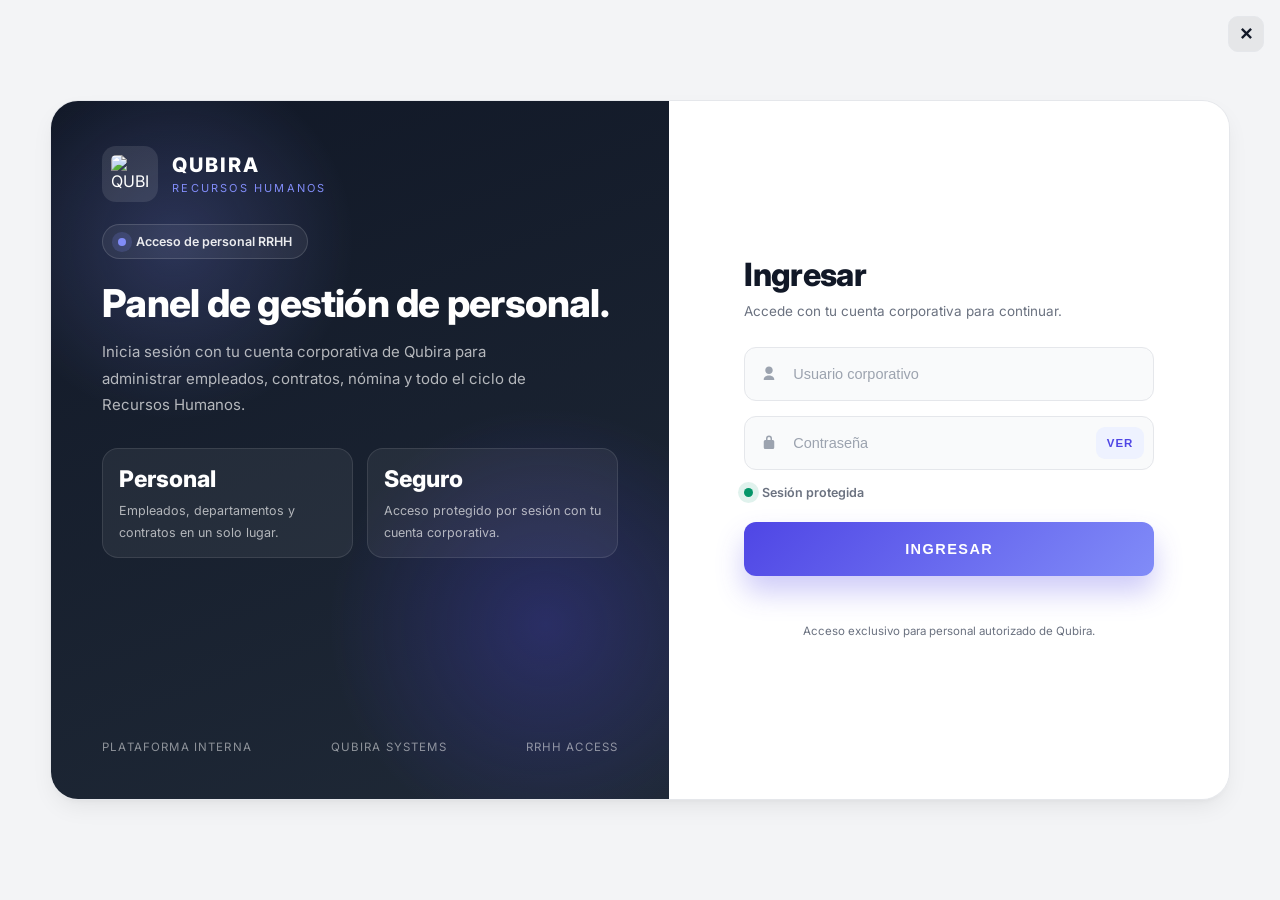
==== login.html @ 7bc0605b "feat: conecta QUBIRA RRHH a la API centralizada (Neon) y agrega login propio - Login dedicado (login" ====
<!DOCTYPE html>
<html lang="es">
<head>
<meta charset="UTF-8">
<meta name="viewport" content="width=device-width, initial-scale=1.0">
<title>QUBIRA RRHH | Acceso</title>
<link rel="icon" href="https://raw.githubusercontent.com/qubira/IMAGENES/main/logo2.png" type="image/png">
<link href="https://fonts.googleapis.com/css2?family=Inter:wght@400;500;600;700;800&display=swap" rel="stylesheet">
<style>
  :root {
    --sidebar-bg: #111827;
    --primary: #4f46e5;
    --primary-2: #818cf8;
    --primary-dark: #4338ca;
    --bg: #f3f4f6;
    --card-bg: #ffffff;
    --border: #e5e7eb;
    --text: #111827;
    --text-muted: #6b7280;
    --success: #059669;
    --danger: #dc2626;
    --shadow-md: 0 10px 25px -5px rgba(0,0,0,.08), 0 4px 6px -4px rgba(0,0,0,.05);
  }
  * { box-sizing: border-box; margin: 0; padding: 0; }
  html, body { min-height: 100%; font-family: 'Inter', 'Segoe UI', sans-serif; background: var(--bg); color: var(--text); }
  body { display: grid; place-items: center; min-height: 100dvh; padding: clamp(12px, 2vw, 22px); }

  .shell {
    width: min(1180px, 100%);
    min-height: min(700px, calc(100dvh - 44px));
    max-height: calc(100dvh - 44px);
    display: grid;
    grid-template-columns: 1.05fr 0.95fr;
    border-radius: 28px;
    overflow: hidden;
    box-shadow: var(--shadow-md);
    border: 1px solid var(--border);
  }

  .brand-side {
    position: relative;
    padding: clamp(32px, 5vh, 64px) clamp(24px, 4vw, 52px);
    display: flex; flex-direction: column; justify-content: space-between;
    overflow: hidden;
    background:
      radial-gradient(circle at 20% 20%, rgba(129,140,248,0.22), transparent 24%),
      radial-gradient(circle at 80% 75%, rgba(79,70,229,0.28), transparent 30%),
      linear-gradient(160deg, #111827, #1f2937);
    color: #fff;
  }
  .brand-top { display: flex; align-items: center; gap: 14px; animation: enterUp .8s ease both; }
  .brand-logo { width: 56px; height: 56px; object-fit: contain; border-radius: 14px; background: rgba(255,255,255,0.1); padding: 9px; }
  .brand-name { display: flex; flex-direction: column; gap: 4px; }
  .brand-name strong { font-size: 20px; letter-spacing: .1em; font-weight: 800; color: #fff; }
  .brand-name span { font-size: 11px; letter-spacing: .2em; color: var(--primary-2); text-transform: uppercase; }

  .hero { max-width: 520px; padding: 22px 0 0; }
  .eyebrow {
    display: inline-flex; align-items: center; gap: 10px;
    padding: 9px 15px; border: 1px solid rgba(255,255,255,0.14); background: rgba(255,255,255,0.06);
    color: rgba(255,255,255,0.9); border-radius: 999px; font-size: 12.5px; font-weight: 600;
    margin-bottom: 24px; animation: enterUp .9s ease .08s both;
  }
  .eyebrow::before { content:''; width:8px; height:8px; border-radius:50%; background: var(--primary-2); box-shadow: 0 0 0 6px rgba(129,140,248,.18); }
  .hero h1 { font-size: clamp(26px, 3vw, 46px); line-height: 1.05; font-weight: 800; letter-spacing: -.02em; margin-bottom: 16px; animation: enterUp .95s ease .16s both; color: #fff; }
  .hero p { max-width: 460px; font-size: 15px; line-height: 1.75; color: rgba(255,255,255,0.68); animation: enterUp 1s ease .24s both; }

  .hero-cards { margin-top: 30px; display: flex; gap: 14px; flex-wrap: wrap; animation: enterUp 1.05s ease .32s both; }
  .mini-card { min-width: 170px; flex: 1 1 170px; padding: 16px 16px 14px; border-radius: 16px; background: rgba(255,255,255,0.06); border: 1px solid rgba(255,255,255,0.1); }
  .mini-card strong { display: block; font-size: 23px; font-weight: 800; margin-bottom: 6px; color: #fff; }
  .mini-card span { font-size: 12.5px; color: rgba(255,255,255,0.65); line-height: 1.5; }

  .brand-footer {
    display: flex; justify-content: space-between; gap: 14px; flex-wrap: wrap;
    color: rgba(255,255,255,0.5); font-size: 11.5px; letter-spacing: .1em; text-transform: uppercase;
    animation: enterUp 1.1s ease .4s both;
  }

  .form-side { position: relative; display: flex; align-items: center; justify-content: center; padding: clamp(24px, 3vw, 44px); background: var(--card-bg); }
  .form-card { width: min(410px, 100%); animation: scaleIn .9s ease .18s both; }
  .form-mobile-brand { display: none; align-items: center; gap: 12px; margin-bottom: 26px; padding-bottom: 18px; border-bottom: 1px solid var(--border); }
  .form-mobile-logo { width: 40px; height: 40px; object-fit: contain; border-radius: 10px; background: var(--sidebar-bg); padding: 5px; }
  .form-mobile-brand strong { display: block; font-size: .92rem; font-weight: 800; letter-spacing: .1em; color: var(--primary); }
  .form-mobile-brand span { font-size: .65rem; color: var(--text-muted); text-transform: uppercase; letter-spacing: .1em; }

  .form-card h2 { font-size: 32px; line-height: 1; font-weight: 800; margin-bottom: 9px; letter-spacing: -.02em; color: var(--text); }
  .form-card p { font-size: 13.5px; line-height: 1.7; color: var(--text-muted); margin-bottom: 24px; }

  .field { position: relative; margin-bottom: 15px; }
  .field input {
    width: 100%; height: 54px; border: 1px solid var(--border); outline: none;
    border-radius: 12px; padding: 0 16px 0 48px; background: #f9fafb; color: var(--text);
    font-size: 14.5px; font-weight: 500; transition: .2s ease;
  }
  .field input::placeholder { color: #9ca3af; }
  .field input:focus { background: #fff; border-color: var(--primary); box-shadow: 0 0 0 4px var(--primary-light, #eef2ff); }
  .field svg { position: absolute; left: 16px; top: 50%; transform: translateY(-50%); width: 18px; height: 18px; fill: #9ca3af; pointer-events: none; }
  .toggle {
    position: absolute; right: 10px; top: 50%; transform: translateY(-50%);
    height: 32px; padding: 0 11px; border: none; border-radius: 9px;
    background: #eef2ff; color: var(--primary); font-size: 11.5px; font-weight: 800;
    letter-spacing: .08em; cursor: pointer; transition: .2s ease;
  }
  .toggle:hover { background: #e0e7ff; }

  .actions { display: flex; align-items: center; justify-content: space-between; gap: 14px; margin: 6px 0 22px; }
  .secure-badge { display: inline-flex; align-items: center; gap: 9px; color: var(--text-muted); font-size: 12.5px; font-weight: 600; }
  .secure-badge::before { content:''; width:9px; height:9px; border-radius:50%; background: var(--success); box-shadow: 0 0 0 6px rgba(5,150,105,.12); }

  .submit {
    width: 100%; height: 54px; border: none; border-radius: 12px;
    background: linear-gradient(135deg, var(--primary), var(--primary-2)); color: #fff;
    font-size: 14.5px; font-weight: 800; letter-spacing: .1em; text-transform: uppercase;
    cursor: pointer; box-shadow: 0 16px 28px rgba(79,70,229,0.28); transition: .25s ease;
  }
  .submit:hover { transform: translateY(-2px); box-shadow: 0 20px 34px rgba(79,70,229,0.34); }
  .submit:active { transform: translateY(0); }
  .submit:disabled { opacity: .6; cursor: not-allowed; transform: none; }

  .foot-note { margin-top: 16px; color: var(--text-muted); font-size: 11.5px; line-height: 1.7; text-align: center; }

  .message { min-height: 18px; margin-top: 12px; text-align: center; font-size: 12.5px; font-weight: 600; }
  .message.success { color: var(--success); }
  .message.error { color: var(--danger); animation: shake .35s ease; }
  @keyframes shake { 0%,100%{transform:translateX(0)} 25%{transform:translateX(-6px)} 75%{transform:translateX(6px)} }
  @keyframes enterUp { from{opacity:0;transform:translateY(24px)} to{opacity:1;transform:translateY(0)} }
  @keyframes scaleIn { from{opacity:0;transform:scale(.96) translateY(16px)} to{opacity:1;transform:scale(1) translateY(0)} }

  .close-btn {
    position: absolute; top: 16px; right: 16px; width: 36px; height: 36px;
    border-radius: 10px; background: rgba(0,0,0,0.06); border: 1px solid var(--border);
    color: var(--text); font-size: 17px; font-weight: 800; text-decoration: none;
    display: flex; align-items: center; justify-content: center; transition: .2s ease; z-index: 3;
  }
  .close-btn:hover { background: rgba(0,0,0,0.1); }

  @media (max-width: 1040px) {
    .shell { grid-template-columns: 1fr; }
    .brand-side { padding: 40px 24px 26px; }
    .hero { max-width: none; }
    .form-side { padding: 22px 16px 30px; }
  }
  @media (max-width: 640px) {
    body { padding: 0; align-items: stretch; }
    .shell { grid-template-columns: 1fr; max-height: none; min-height: 100dvh; height: auto; border-radius: 0; overflow: auto; }
    .brand-side { display: none; }
    .form-side { min-height: 100dvh; padding: 46px 22px 36px; display: flex; align-items: center; justify-content: center; }
    .form-card { width: 100%; max-width: 420px; }
    .form-card h2 { font-size: 1.7rem; }
    .actions { flex-direction: column; align-items: flex-start; }
    .form-mobile-brand { display: flex; }
  }
</style>
</head>
<body>
  <a href="index.html" class="close-btn">✕</a>

  <main class="shell">
    <section class="brand-side">
      <div>
        <div class="brand-top">
          <img class="brand-logo" src="https://raw.githubusercontent.com/qubira/IMAGENES/main/logo2.png" alt="QUBIRA logo">
          <div class="brand-name">
            <strong>QUBIRA</strong>
            <span>Recursos Humanos</span>
          </div>
        </div>

        <div class="hero">
          <div class="eyebrow">Acceso de personal RRHH</div>
          <h1>Panel de gestión de personal.</h1>
          <p>
            Inicia sesión con tu cuenta corporativa de Qubira para administrar
            empleados, contratos, nómina y todo el ciclo de Recursos Humanos.
          </p>

          <div class="hero-cards">
            <div class="mini-card">
              <strong>Personal</strong>
              <span>Empleados, departamentos y contratos en un solo lugar.</span>
            </div>
            <div class="mini-card">
              <strong>Seguro</strong>
              <span>Acceso protegido por sesión con tu cuenta corporativa.</span>
            </div>
          </div>
        </div>
      </div>

      <div class="brand-footer">
        <span>Plataforma interna</span>
        <span>Qubira Systems</span>
        <span>RRHH Access</span>
      </div>
    </section>

    <section class="form-side">
      <div class="form-card">
        <div class="form-mobile-brand">
          <img src="https://raw.githubusercontent.com/qubira/IMAGENES/main/logo2.png" alt="QUBIRA" class="form-mobile-logo">
          <div>
            <strong>QUBIRA</strong>
            <span>Recursos Humanos</span>
          </div>
        </div>

        <h2>Ingresar</h2>
        <p>Accede con tu cuenta corporativa para continuar.</p>

        <form id="loginForm" novalidate>
          <div class="field">
            <svg viewBox="0 0 24 24" aria-hidden="true">
              <path d="M12 12c2.76 0 5-2.24 5-5s-2.24-5-5-5-5 2.24-5 5 2.24 5 5 5Zm0 2c-3.87 0-7 2.24-7 5v1h14v-1c0-2.76-3.13-5-7-5Z"/>
            </svg>
            <input type="text" id="user" placeholder="Usuario corporativo" autocomplete="off">
          </div>

          <div class="field">
            <svg viewBox="0 0 24 24" aria-hidden="true">
              <path d="M17 8h-1V6a4 4 0 1 0-8 0v2H7a2 2 0 0 0-2 2v8a2 2 0 0 0 2 2h10a2 2 0 0 0 2-2v-8a2 2 0 0 0-2-2Zm-6 8.73V18h2v-1.27a2 2 0 1 0-2 0ZM10 8V6a2 2 0 1 1 4 0v2h-4Z"/>
            </svg>
            <input type="password" id="password" placeholder="Contraseña" autocomplete="current-password">
            <button type="button" class="toggle" id="togglePassword">VER</button>
          </div>

          <div class="actions">
            <div class="secure-badge">Sesión protegida</div>
          </div>

          <button class="submit" type="submit" id="submitBtn">Ingresar</button>
          <div id="message" class="message"></div>
        </form>

        <div class="foot-note">
          Acceso exclusivo para personal autorizado de Qubira.
        </div>
      </div>
    </section>
  </main>

<script>
'use strict';

const QR_API_BASE = (location.hostname === 'localhost' || location.hostname === '127.0.0.1')
  ? 'http://localhost:4000'
  : 'https://api-qubira.onrender.com';

function goBack() { window.location.href = 'index.html'; }

/* Si ya hay un token, se verifica con el servidor antes de saltar de vuelta
   (evita loops con tokens viejos/inválidos, igual que en Soporte). */
(function checkExistingSession() {
  const existingToken = localStorage.getItem('rrhh_token');
  if (!existingToken) return;

  fetch(`${QR_API_BASE}/api/auth/me`, { headers: { Authorization: 'Bearer ' + existingToken } })
    .then((res) => {
      if (res.ok) {
        goBack();
      } else {
        localStorage.removeItem('rrhh_token');
        localStorage.removeItem('rrhh_user');
      }
    })
    .catch(() => { /* sin conexión — deja el formulario disponible */ });
})();

const form      = document.getElementById('loginForm');
const userInput = document.getElementById('user');
const passInput = document.getElementById('password');
const toggle    = document.getElementById('togglePassword');
const message   = document.getElementById('message');
const submitBtn = document.getElementById('submitBtn');

toggle.addEventListener('click', () => {
  const hidden = passInput.type === 'password';
  passInput.type = hidden ? 'text' : 'password';
  toggle.textContent = hidden ? 'OCULTAR' : 'VER';
});

form.addEventListener('submit', async (e) => {
  e.preventDefault();

  const username = userInput.value.trim();
  const password = passInput.value.trim();

  if (!username || !password) {
    showMessage('Completa usuario y contraseña.', false);
    return;
  }

  setLoading(true);
  showMessage('Verificando credenciales...', null);

  try {
    const res = await fetch(`${QR_API_BASE}/api/auth/login`, {
      method: 'POST',
      headers: { 'Content-Type': 'application/json' },
      body: JSON.stringify({ username, password }),
    });

    const data = await res.json();

    if (!res.ok || !data.ok) {
      showMessage(data.error || 'Credenciales incorrectas.', false);
      setLoading(false);
      return;
    }

    localStorage.setItem('rrhh_token', data.token);
    localStorage.setItem('rrhh_user', JSON.stringify(data.user));

    showMessage('¡Acceso concedido! Redirigiendo...', true);
    setTimeout(goBack, 500);

  } catch (err) {
    console.error('[LOGIN RRHH] Error de red:', err);
    showMessage('No se pudo conectar con la API. ¿Está corriendo el backend?', false);
    setLoading(false);
  }
});

function showMessage(text, success) {
  message.textContent = text;
  message.className = 'message' + (success === true ? ' success' : success === false ? ' error' : '');
}
function setLoading(loading) {
  submitBtn.disabled = loading;
  submitBtn.textContent = loading ? 'Verificando...' : 'Ingresar';
}
</script>
</body>
</html>
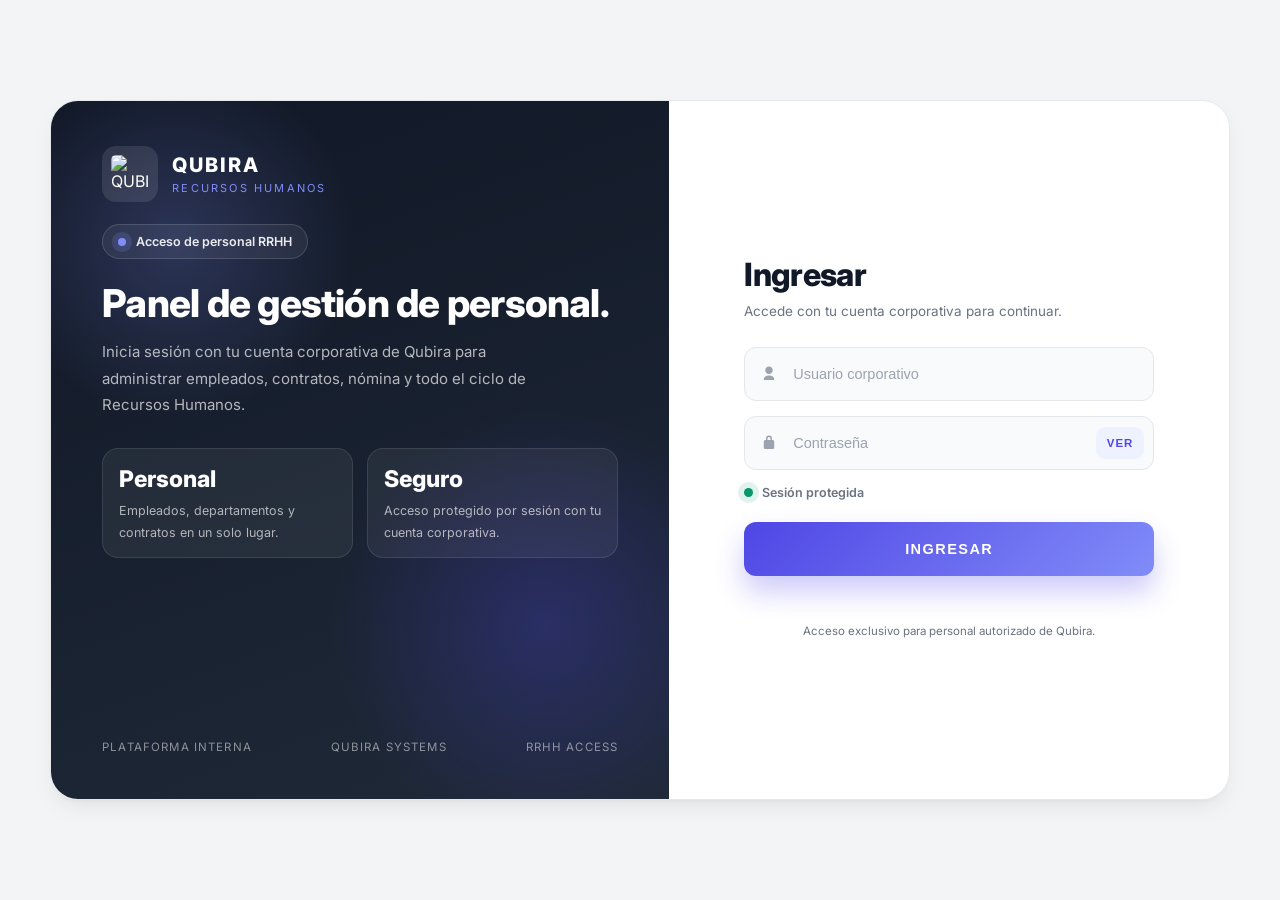
==== commit 0bcd11a7: "fix: quita el botón de cerrar (X) del login Co-Authored-By: Claude Sonnet 5 <noreply@anthropic.com>" ====
--- a/login.html
+++ b/login.html
@@ -126,14 +126,6 @@
   @keyframes enterUp { from{opacity:0;transform:translateY(24px)} to{opacity:1;transform:translateY(0)} }
   @keyframes scaleIn { from{opacity:0;transform:scale(.96) translateY(16px)} to{opacity:1;transform:scale(1) translateY(0)} }
 
-  .close-btn {
-    position: absolute; top: 16px; right: 16px; width: 36px; height: 36px;
-    border-radius: 10px; background: rgba(0,0,0,0.06); border: 1px solid var(--border);
-    color: var(--text); font-size: 17px; font-weight: 800; text-decoration: none;
-    display: flex; align-items: center; justify-content: center; transition: .2s ease; z-index: 3;
-  }
-  .close-btn:hover { background: rgba(0,0,0,0.1); }
-
   @media (max-width: 1040px) {
     .shell { grid-template-columns: 1fr; }
     .brand-side { padding: 40px 24px 26px; }
@@ -153,8 +145,6 @@
 </style>
 </head>
 <body>
-  <a href="index.html" class="close-btn">✕</a>
-
   <main class="shell">
     <section class="brand-side">
       <div>
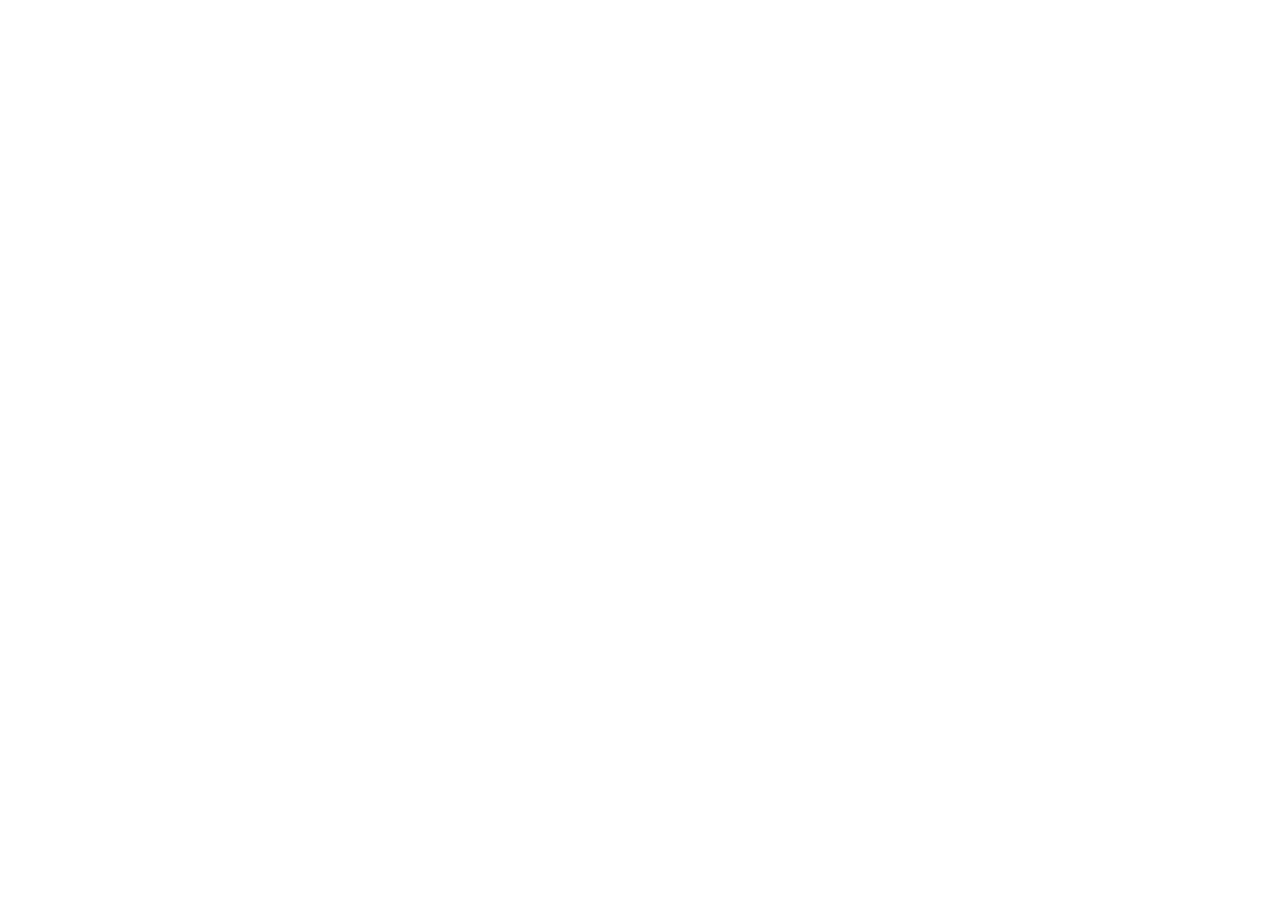
==== commit e1360abc: "Login central obligatorio: login.html deja de ser un formulario propio El único login de credenciale" ====
--- a/login.html
+++ b/login.html
@@ -3,321 +3,121 @@
 <head>
 <meta charset="UTF-8">
 <meta name="viewport" content="width=device-width, initial-scale=1.0">
-<title>QUBIRA RRHH | Acceso</title>
+<title>QUBIRA RRHH | Verificando sesión</title>
 <link rel="icon" href="https://raw.githubusercontent.com/qubira/IMAGENES/main/logo2.png" type="image/png">
 <link href="https://fonts.googleapis.com/css2?family=Inter:wght@400;500;600;700;800&display=swap" rel="stylesheet">
 <style>
   :root {
-    --sidebar-bg: #111827;
-    --primary: #4f46e5;
-    --primary-2: #818cf8;
-    --primary-dark: #4338ca;
-    --bg: #f3f4f6;
-    --card-bg: #ffffff;
-    --border: #e5e7eb;
-    --text: #111827;
-    --text-muted: #6b7280;
-    --success: #059669;
-    --danger: #dc2626;
-    --shadow-md: 0 10px 25px -5px rgba(0,0,0,.08), 0 4px 6px -4px rgba(0,0,0,.05);
+    --sidebar-bg: #111827; --primary: #4f46e5; --primary-2: #818cf8;
+    --bg: #f3f4f6; --card-bg: #ffffff; --border: #e5e7eb; --text: #111827; --text-muted: #6b7280;
+    --danger: #dc2626; --shadow-md: 0 10px 25px -5px rgba(0,0,0,.08), 0 4px 6px -4px rgba(0,0,0,.05);
   }
   * { box-sizing: border-box; margin: 0; padding: 0; }
   html, body { min-height: 100%; font-family: 'Inter', 'Segoe UI', sans-serif; background: var(--bg); color: var(--text); }
-  body { display: grid; place-items: center; min-height: 100dvh; padding: clamp(12px, 2vw, 22px); }
-
-  .shell {
-    width: min(1180px, 100%);
-    min-height: min(700px, calc(100dvh - 44px));
-    max-height: calc(100dvh - 44px);
-    display: grid;
-    grid-template-columns: 1.05fr 0.95fr;
-    border-radius: 28px;
-    overflow: hidden;
-    box-shadow: var(--shadow-md);
-    border: 1px solid var(--border);
+  body { display: grid; place-items: center; min-height: 100dvh; padding: 20px; }
+  .card {
+    width: min(420px, 100%); background: var(--card-bg); border: 1px solid var(--border); border-radius: 20px;
+    box-shadow: var(--shadow-md); padding: 40px 32px; text-align: center;
   }
-
-  .brand-side {
-    position: relative;
-    padding: clamp(32px, 5vh, 64px) clamp(24px, 4vw, 52px);
-    display: flex; flex-direction: column; justify-content: space-between;
-    overflow: hidden;
-    background:
-      radial-gradient(circle at 20% 20%, rgba(129,140,248,0.22), transparent 24%),
-      radial-gradient(circle at 80% 75%, rgba(79,70,229,0.28), transparent 30%),
-      linear-gradient(160deg, #111827, #1f2937);
-    color: #fff;
+  .logo { width: 52px; height: 52px; object-fit: contain; border-radius: 12px; background: var(--sidebar-bg); padding: 8px; margin-bottom: 18px; }
+  h1 { font-size: 17px; font-weight: 800; margin-bottom: 8px; }
+  p { font-size: 13px; color: var(--text-muted); line-height: 1.6; }
+  .spinner {
+    width: 30px; height: 30px; border-radius: 50%; border: 3px solid var(--border);
+    border-top-color: var(--primary); animation: spin .8s linear infinite; margin: 18px auto 0;
   }
-  .brand-top { display: flex; align-items: center; gap: 14px; animation: enterUp .8s ease both; }
-  .brand-logo { width: 56px; height: 56px; object-fit: contain; border-radius: 14px; background: rgba(255,255,255,0.1); padding: 9px; }
-  .brand-name { display: flex; flex-direction: column; gap: 4px; }
-  .brand-name strong { font-size: 20px; letter-spacing: .1em; font-weight: 800; color: #fff; }
-  .brand-name span { font-size: 11px; letter-spacing: .2em; color: var(--primary-2); text-transform: uppercase; }
-
-  .hero { max-width: 520px; padding: 22px 0 0; }
-  .eyebrow {
-    display: inline-flex; align-items: center; gap: 10px;
-    padding: 9px 15px; border: 1px solid rgba(255,255,255,0.14); background: rgba(255,255,255,0.06);
-    color: rgba(255,255,255,0.9); border-radius: 999px; font-size: 12.5px; font-weight: 600;
-    margin-bottom: 24px; animation: enterUp .9s ease .08s both;
-  }
-  .eyebrow::before { content:''; width:8px; height:8px; border-radius:50%; background: var(--primary-2); box-shadow: 0 0 0 6px rgba(129,140,248,.18); }
-  .hero h1 { font-size: clamp(26px, 3vw, 46px); line-height: 1.05; font-weight: 800; letter-spacing: -.02em; margin-bottom: 16px; animation: enterUp .95s ease .16s both; color: #fff; }
-  .hero p { max-width: 460px; font-size: 15px; line-height: 1.75; color: rgba(255,255,255,0.68); animation: enterUp 1s ease .24s both; }
-
-  .hero-cards { margin-top: 30px; display: flex; gap: 14px; flex-wrap: wrap; animation: enterUp 1.05s ease .32s both; }
-  .mini-card { min-width: 170px; flex: 1 1 170px; padding: 16px 16px 14px; border-radius: 16px; background: rgba(255,255,255,0.06); border: 1px solid rgba(255,255,255,0.1); }
-  .mini-card strong { display: block; font-size: 23px; font-weight: 800; margin-bottom: 6px; color: #fff; }
-  .mini-card span { font-size: 12.5px; color: rgba(255,255,255,0.65); line-height: 1.5; }
-
-  .brand-footer {
-    display: flex; justify-content: space-between; gap: 14px; flex-wrap: wrap;
-    color: rgba(255,255,255,0.5); font-size: 11.5px; letter-spacing: .1em; text-transform: uppercase;
-    animation: enterUp 1.1s ease .4s both;
-  }
-
-  .form-side { position: relative; display: flex; align-items: center; justify-content: center; padding: clamp(24px, 3vw, 44px); background: var(--card-bg); }
-  .form-card { width: min(410px, 100%); animation: scaleIn .9s ease .18s both; }
-  .form-mobile-brand { display: none; align-items: center; gap: 12px; margin-bottom: 26px; padding-bottom: 18px; border-bottom: 1px solid var(--border); }
-  .form-mobile-logo { width: 40px; height: 40px; object-fit: contain; border-radius: 10px; background: var(--sidebar-bg); padding: 5px; }
-  .form-mobile-brand strong { display: block; font-size: .92rem; font-weight: 800; letter-spacing: .1em; color: var(--primary); }
-  .form-mobile-brand span { font-size: .65rem; color: var(--text-muted); text-transform: uppercase; letter-spacing: .1em; }
-
-  .form-card h2 { font-size: 32px; line-height: 1; font-weight: 800; margin-bottom: 9px; letter-spacing: -.02em; color: var(--text); }
-  .form-card p { font-size: 13.5px; line-height: 1.7; color: var(--text-muted); margin-bottom: 24px; }
-
-  .field { position: relative; margin-bottom: 15px; }
-  .field input {
-    width: 100%; height: 54px; border: 1px solid var(--border); outline: none;
-    border-radius: 12px; padding: 0 16px 0 48px; background: #f9fafb; color: var(--text);
-    font-size: 14.5px; font-weight: 500; transition: .2s ease;
-  }
-  .field input::placeholder { color: #9ca3af; }
-  .field input:focus { background: #fff; border-color: var(--primary); box-shadow: 0 0 0 4px var(--primary-light, #eef2ff); }
-  .field svg { position: absolute; left: 16px; top: 50%; transform: translateY(-50%); width: 18px; height: 18px; fill: #9ca3af; pointer-events: none; }
-  .toggle {
-    position: absolute; right: 10px; top: 50%; transform: translateY(-50%);
-    height: 32px; padding: 0 11px; border: none; border-radius: 9px;
-    background: #eef2ff; color: var(--primary); font-size: 11.5px; font-weight: 800;
-    letter-spacing: .08em; cursor: pointer; transition: .2s ease;
-  }
-  .toggle:hover { background: #e0e7ff; }
-
-  .actions { display: flex; align-items: center; justify-content: space-between; gap: 14px; margin: 6px 0 22px; }
-  .secure-badge { display: inline-flex; align-items: center; gap: 9px; color: var(--text-muted); font-size: 12.5px; font-weight: 600; }
-  .secure-badge::before { content:''; width:9px; height:9px; border-radius:50%; background: var(--success); box-shadow: 0 0 0 6px rgba(5,150,105,.12); }
-
-  .submit {
-    width: 100%; height: 54px; border: none; border-radius: 12px;
+  @keyframes spin { to { transform: rotate(360deg); } }
+  .error { color: var(--danger); font-weight: 600; margin-top: 10px; }
+  a.btn {
+    display: inline-block; margin-top: 18px; padding: 11px 20px; border-radius: 10px;
     background: linear-gradient(135deg, var(--primary), var(--primary-2)); color: #fff;
-    font-size: 14.5px; font-weight: 800; letter-spacing: .1em; text-transform: uppercase;
-    cursor: pointer; box-shadow: 0 16px 28px rgba(79,70,229,0.28); transition: .25s ease;
-  }
-  .submit:hover { transform: translateY(-2px); box-shadow: 0 20px 34px rgba(79,70,229,0.34); }
-  .submit:active { transform: translateY(0); }
-  .submit:disabled { opacity: .6; cursor: not-allowed; transform: none; }
-
-  .foot-note { margin-top: 16px; color: var(--text-muted); font-size: 11.5px; line-height: 1.7; text-align: center; }
-
-  .message { min-height: 18px; margin-top: 12px; text-align: center; font-size: 12.5px; font-weight: 600; }
-  .message.success { color: var(--success); }
-  .message.error { color: var(--danger); animation: shake .35s ease; }
-  @keyframes shake { 0%,100%{transform:translateX(0)} 25%{transform:translateX(-6px)} 75%{transform:translateX(6px)} }
-  @keyframes enterUp { from{opacity:0;transform:translateY(24px)} to{opacity:1;transform:translateY(0)} }
-  @keyframes scaleIn { from{opacity:0;transform:scale(.96) translateY(16px)} to{opacity:1;transform:scale(1) translateY(0)} }
-
-  @media (max-width: 1040px) {
-    .shell { grid-template-columns: 1fr; }
-    .brand-side { padding: 40px 24px 26px; }
-    .hero { max-width: none; }
-    .form-side { padding: 22px 16px 30px; }
-  }
-  @media (max-width: 640px) {
-    body { padding: 0; align-items: stretch; }
-    .shell { grid-template-columns: 1fr; max-height: none; min-height: 100dvh; height: auto; border-radius: 0; overflow: auto; }
-    .brand-side { display: none; }
-    .form-side { min-height: 100dvh; padding: 46px 22px 36px; display: flex; align-items: center; justify-content: center; }
-    .form-card { width: 100%; max-width: 420px; }
-    .form-card h2 { font-size: 1.7rem; }
-    .actions { flex-direction: column; align-items: flex-start; }
-    .form-mobile-brand { display: flex; }
+    font-size: 13px; font-weight: 700; text-decoration: none;
   }
 </style>
 </head>
 <body>
-  <main class="shell">
-    <section class="brand-side">
-      <div>
-        <div class="brand-top">
-          <img class="brand-logo" src="https://raw.githubusercontent.com/qubira/IMAGENES/main/logo2.png" alt="QUBIRA logo">
-          <div class="brand-name">
-            <strong>QUBIRA</strong>
-            <span>Recursos Humanos</span>
-          </div>
-        </div>
-
-        <div class="hero">
-          <div class="eyebrow">Acceso de personal RRHH</div>
-          <h1>Panel de gestión de personal.</h1>
-          <p>
-            Inicia sesión con tu cuenta corporativa de Qubira para administrar
-            empleados, contratos, nómina y todo el ciclo de Recursos Humanos.
-          </p>
-
-          <div class="hero-cards">
-            <div class="mini-card">
-              <strong>Personal</strong>
-              <span>Empleados, departamentos y contratos en un solo lugar.</span>
-            </div>
-            <div class="mini-card">
-              <strong>Seguro</strong>
-              <span>Acceso protegido por sesión con tu cuenta corporativa.</span>
-            </div>
-          </div>
-        </div>
-      </div>
-
-      <div class="brand-footer">
-        <span>Plataforma interna</span>
-        <span>Qubira Systems</span>
-        <span>RRHH Access</span>
-      </div>
-    </section>
-
-    <section class="form-side">
-      <div class="form-card">
-        <div class="form-mobile-brand">
-          <img src="https://raw.githubusercontent.com/qubira/IMAGENES/main/logo2.png" alt="QUBIRA" class="form-mobile-logo">
-          <div>
-            <strong>QUBIRA</strong>
-            <span>Recursos Humanos</span>
-          </div>
-        </div>
-
-        <h2>Ingresar</h2>
-        <p>Accede con tu cuenta corporativa para continuar.</p>
-
-        <form id="loginForm" novalidate>
-          <div class="field">
-            <svg viewBox="0 0 24 24" aria-hidden="true">
-              <path d="M12 12c2.76 0 5-2.24 5-5s-2.24-5-5-5-5 2.24-5 5 2.24 5 5 5Zm0 2c-3.87 0-7 2.24-7 5v1h14v-1c0-2.76-3.13-5-7-5Z"/>
-            </svg>
-            <input type="text" id="user" placeholder="Usuario corporativo" autocomplete="off">
-          </div>
-
-          <div class="field">
-            <svg viewBox="0 0 24 24" aria-hidden="true">
-              <path d="M17 8h-1V6a4 4 0 1 0-8 0v2H7a2 2 0 0 0-2 2v8a2 2 0 0 0 2 2h10a2 2 0 0 0 2-2v-8a2 2 0 0 0-2-2Zm-6 8.73V18h2v-1.27a2 2 0 1 0-2 0ZM10 8V6a2 2 0 1 1 4 0v2h-4Z"/>
-            </svg>
-            <input type="password" id="password" placeholder="Contraseña" autocomplete="current-password">
-            <button type="button" class="toggle" id="togglePassword">VER</button>
-          </div>
-
-          <div class="actions">
-            <div class="secure-badge">Sesión protegida</div>
-          </div>
-
-          <button class="submit" type="submit" id="submitBtn">Ingresar</button>
-          <div id="message" class="message"></div>
-        </form>
-
-        <div class="foot-note">
-          Acceso exclusivo para personal autorizado de Qubira.
-        </div>
-      </div>
-    </section>
-  </main>
+  <div class="card">
+    <img class="logo" src="https://raw.githubusercontent.com/qubira/IMAGENES/main/logo2.png" alt="QUBIRA">
+    <h1 id="title">Verificando tu sesión…</h1>
+    <p id="subtitle">Un momento por favor.</p>
+    <div class="spinner" id="spinner"></div>
+  </div>
 
 <script>
 'use strict';
+
+/* Esta página YA NO es un formulario de login — el único login de
+   credenciales del sistema vive en LOGIN/login.html (acceso central).
+   Esta página solo: (1) recibe un código de traspaso de un solo uso
+   cuando viene de login/modulo.html, o (2) si ya hay una sesión local
+   válida entra directo, o (3) si no hay ninguna de las dos, redirige
+   al login central. */
 
 const QR_API_BASE = (location.hostname === 'localhost' || location.hostname === '127.0.0.1')
   ? 'http://localhost:4000'
   : 'https://api-qubira.onrender.com';
 
-function goBack() { window.location.href = 'index.html'; }
+const CENTRAL_LOGIN_URL = (location.hostname === 'localhost' || location.hostname === '127.0.0.1')
+  ? 'http://localhost:5515/login.html'
+  : 'https://qubira-login.vercel.app/login.html';
 
-/* Si ya hay un token, se verifica con el servidor antes de saltar de vuelta
-   (evita loops con tokens viejos/inválidos, igual que en Soporte). */
-(function checkExistingSession() {
-  const existingToken = localStorage.getItem('rrhh_token');
-  if (!existingToken) return;
+function goToPanel() { window.location.href = 'index.html'; }
+function goToCentralLogin() { window.location.href = CENTRAL_LOGIN_URL; }
+function showError(msg) {
+  document.getElementById('title').textContent = 'No se pudo iniciar sesión';
+  document.getElementById('subtitle').innerHTML = msg + '<br><a class="btn" href="' + CENTRAL_LOGIN_URL + '">Ir al acceso central</a>';
+  document.getElementById('spinner').style.display = 'none';
+}
 
-  fetch(`${QR_API_BASE}/api/auth/me`, { headers: { Authorization: 'Bearer ' + existingToken } })
-    .then((res) => {
-      if (res.ok) {
-        goBack();
-      } else {
-        localStorage.removeItem('rrhh_token');
-        localStorage.removeItem('rrhh_user');
-      }
-    })
-    .catch(() => { /* sin conexión — deja el formulario disponible */ });
-})();
+async function exchangeHandoff(code) {
+  try {
+    const res = await fetch(`${QR_API_BASE}/api/auth/exchange`, {
+      method: 'POST', headers: { 'Content-Type': 'application/json' },
+      body: JSON.stringify({ code }),
+    });
+    const data = await res.json();
+    if (!res.ok || !data.ok) { showError(data.error || 'El enlace de acceso venció o ya se usó.'); return; }
 
-const form      = document.getElementById('loginForm');
-const userInput = document.getElementById('user');
-const passInput = document.getElementById('password');
-const toggle    = document.getElementById('togglePassword');
-const message   = document.getElementById('message');
-const submitBtn = document.getElementById('submitBtn');
-
-toggle.addEventListener('click', () => {
-  const hidden = passInput.type === 'password';
-  passInput.type = hidden ? 'text' : 'password';
-  toggle.textContent = hidden ? 'OCULTAR' : 'VER';
-});
-
-form.addEventListener('submit', async (e) => {
-  e.preventDefault();
-
-  const username = userInput.value.trim();
-  const password = passInput.value.trim();
-
-  if (!username || !password) {
-    showMessage('Completa usuario y contraseña.', false);
-    return;
-  }
-
-  setLoading(true);
-  showMessage('Verificando credenciales...', null);
-
-  try {
-    const res = await fetch(`${QR_API_BASE}/api/auth/login`, {
-      method: 'POST',
-      headers: { 'Content-Type': 'application/json' },
-      body: JSON.stringify({ username, password }),
-    });
-
-    const data = await res.json();
-
-    if (!res.ok || !data.ok) {
-      showMessage(data.error || 'Credenciales incorrectas.', false);
-      setLoading(false);
+    if (!(data.user.authorized_modules || []).includes('RRHH')) {
+      showError('Tu cuenta no tiene autorización para RR. HH.');
       return;
     }
 
     localStorage.setItem('rrhh_token', data.token);
     localStorage.setItem('rrhh_user', JSON.stringify(data.user));
+    history.replaceState(null, '', location.pathname);
+    goToPanel();
+  } catch (err) {
+    showError('No se pudo conectar con la API.');
+  }
+}
 
-    showMessage('¡Acceso concedido! Redirigiendo...', true);
-    setTimeout(goBack, 500);
+async function checkExistingSession() {
+  const existingToken = localStorage.getItem('rrhh_token');
+  if (!existingToken) { goToCentralLogin(); return; }
 
+  try {
+    const res = await fetch(`${QR_API_BASE}/api/auth/me`, { headers: { Authorization: 'Bearer ' + existingToken } });
+    if (!res.ok) { localStorage.removeItem('rrhh_token'); localStorage.removeItem('rrhh_user'); goToCentralLogin(); return; }
+    const data = await res.json();
+    if (!(data.user.authorized_modules || []).includes('RRHH')) {
+      localStorage.removeItem('rrhh_token'); localStorage.removeItem('rrhh_user');
+      showError('Tu cuenta no tiene autorización para RR. HH.');
+      return;
+    }
+    localStorage.setItem('rrhh_user', JSON.stringify(data.user));
+    goToPanel();
   } catch (err) {
-    console.error('[LOGIN RRHH] Error de red:', err);
-    showMessage('No se pudo conectar con la API. ¿Está corriendo el backend?', false);
-    setLoading(false);
+    showError('No se pudo conectar con la API.');
   }
-});
+}
 
-function showMessage(text, success) {
-  message.textContent = text;
-  message.className = 'message' + (success === true ? ' success' : success === false ? ' error' : '');
-}
-function setLoading(loading) {
-  submitBtn.disabled = loading;
-  submitBtn.textContent = loading ? 'Verificando...' : 'Ingresar';
-}
+(function init() {
+  const params = new URLSearchParams(location.search);
+  const code = params.get('handoff');
+  if (code) { exchangeHandoff(code); return; }
+  checkExistingSession();
+})();
 </script>
 </body>
 </html>
